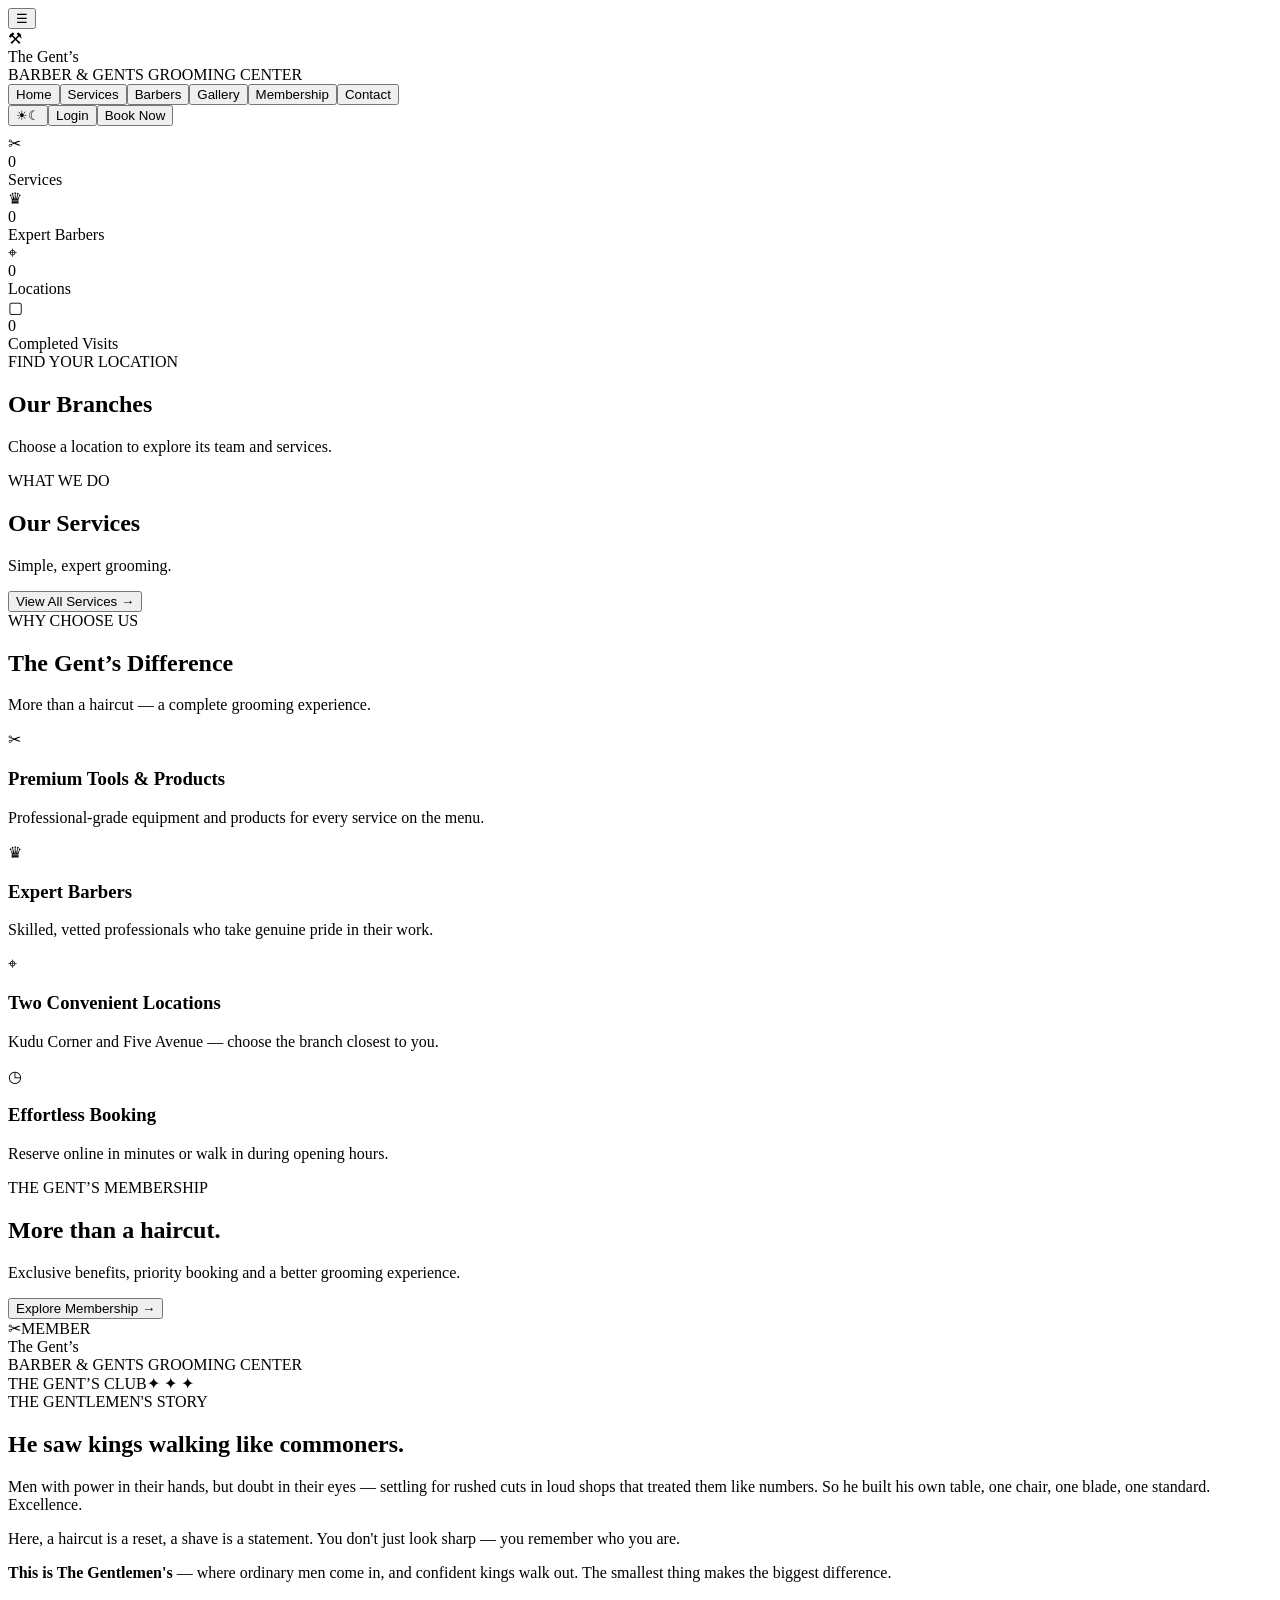
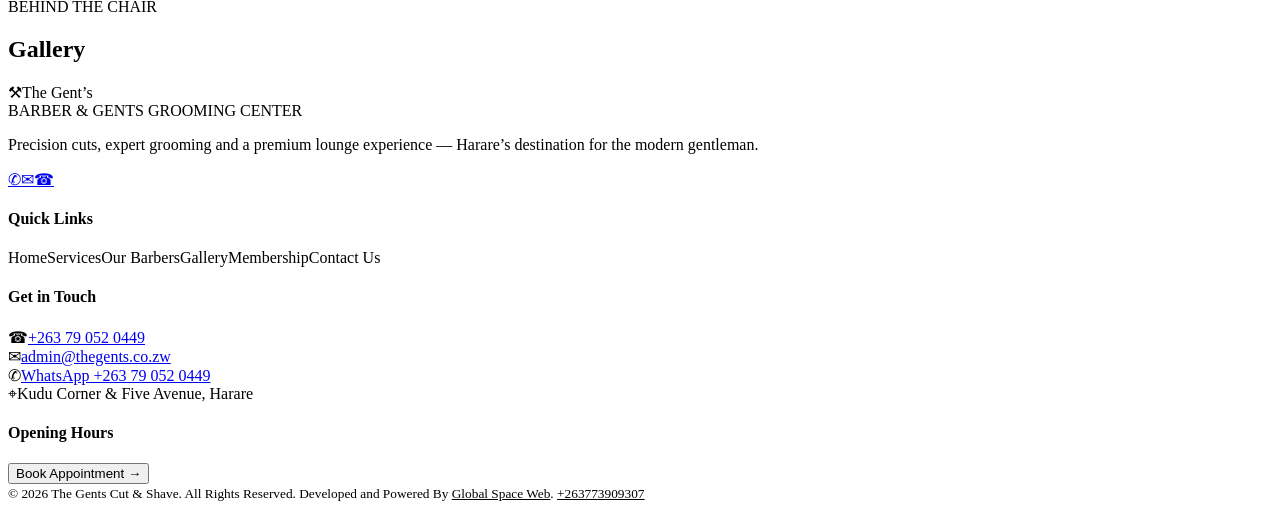
==== index.html @ 9bdb0bae "Update site and API flows" ====
<!DOCTYPE html>
<html lang="en">
<head>
<meta charset="UTF-8"><meta name="viewport" content="width=device-width,initial-scale=1"><meta name="theme-color" content="#ffffff"><title>The Gent’s · Home</title>
<link rel="preconnect" href="https://fonts.googleapis.com"><link rel="preconnect" href="https://fonts.gstatic.com" crossorigin><link href="https://fonts.googleapis.com/css2?family=DM+Sans:wght@400;500;600;700&family=Playfair+Display:wght@400;500;600;700&display=swap" rel="stylesheet">
<link rel="stylesheet" href="assets/css/style.css?v=914f11b3">
</head>
<body data-page="home">
<div id="app"></div><div id="modal-root"></div><div id="toast-root"></div>
<script src="assets/js/app.js?v=914f11b3"></script>
</body>
</html>
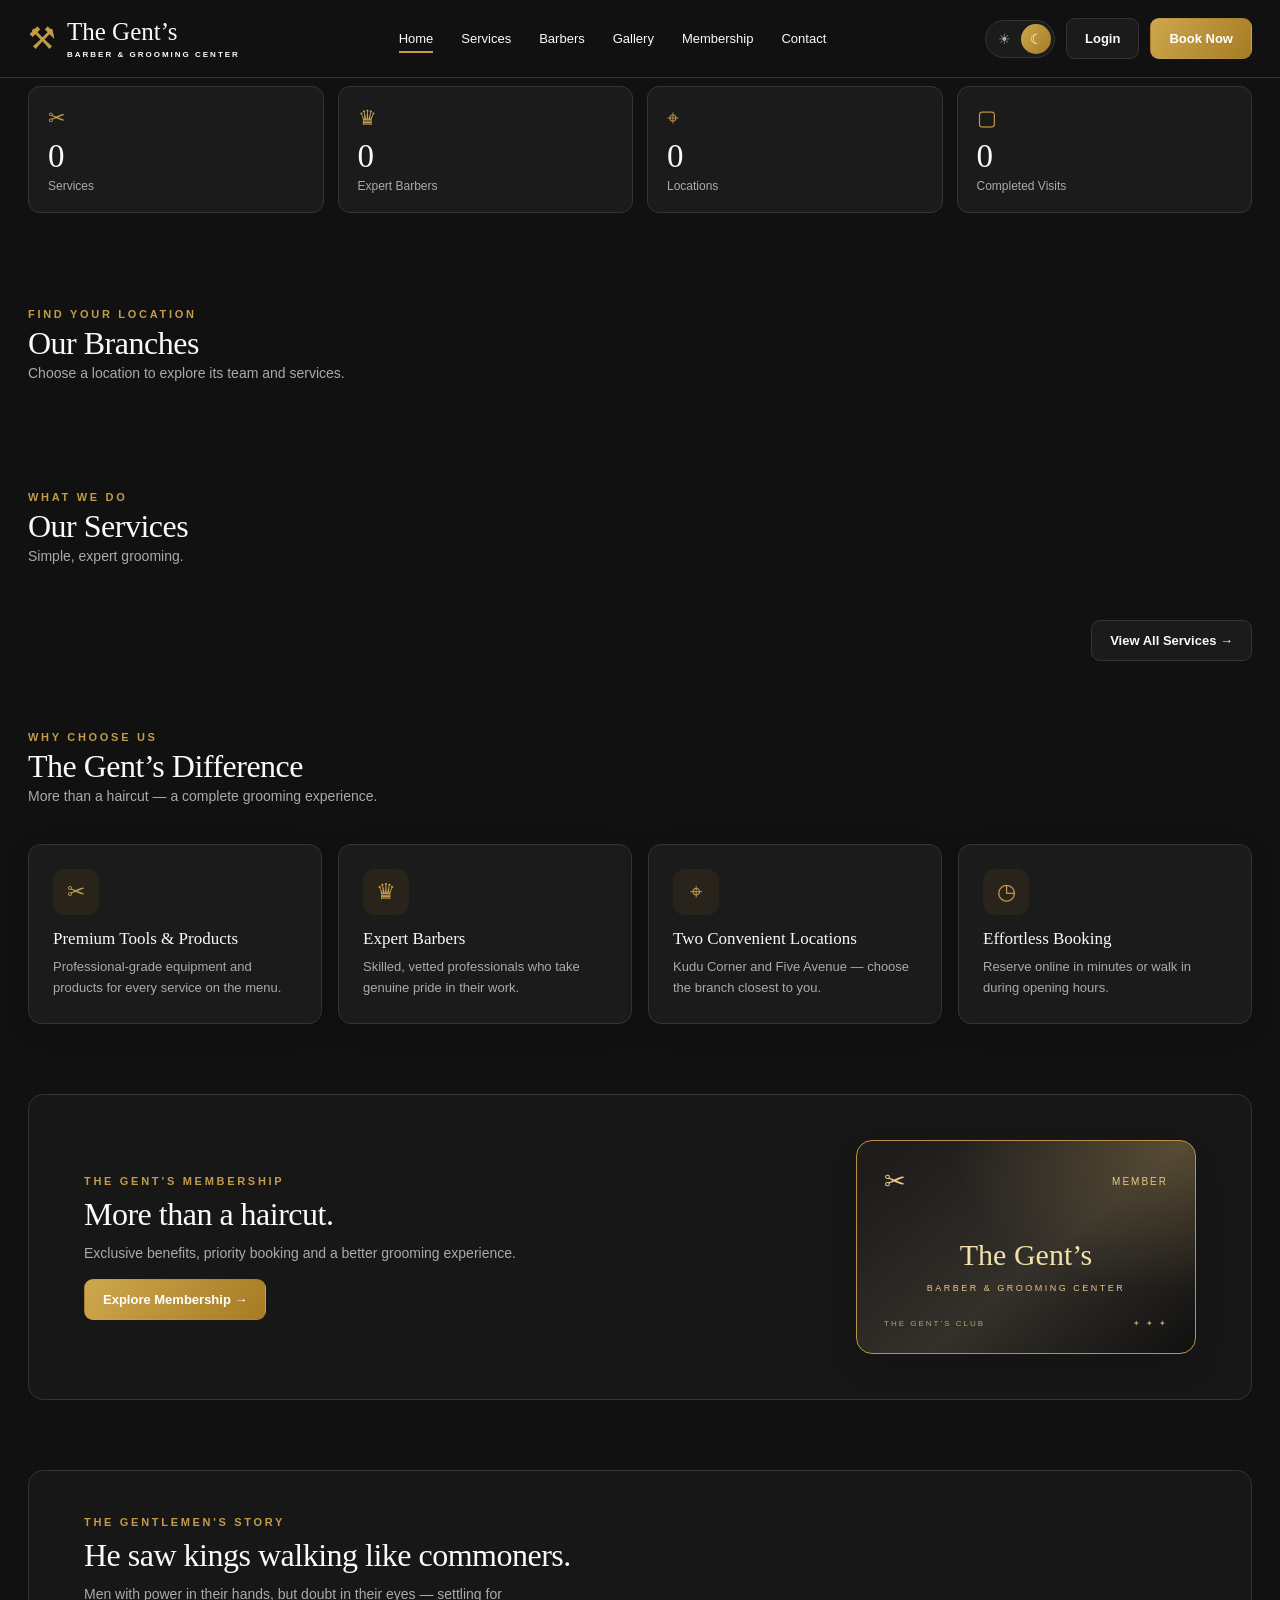
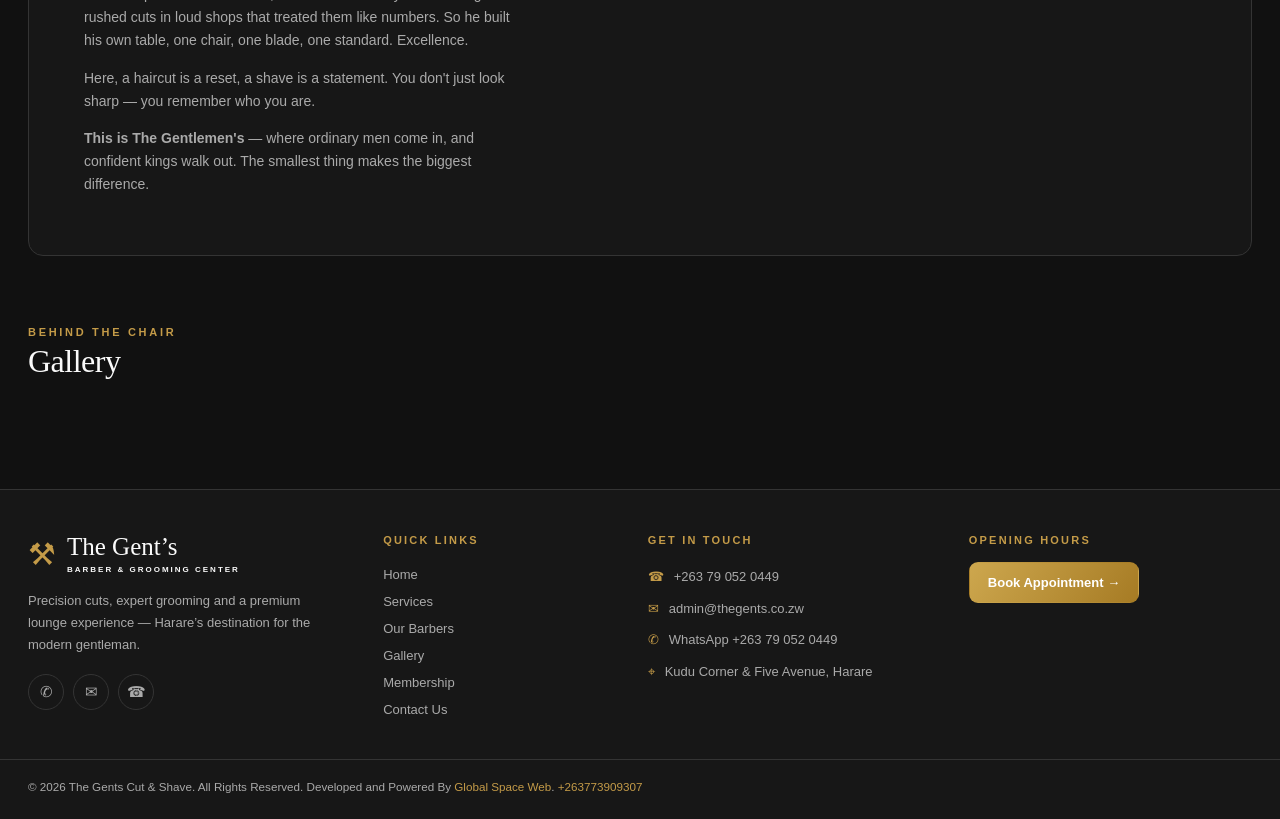
==== commit a302ee3e: "Branding fix, account access orphan adoption, merged Clients tab, branch management fixes, mobile re" ====
--- a/index.html
+++ b/index.html
@@ -3,10 +3,10 @@
 <head>
 <meta charset="UTF-8"><meta name="viewport" content="width=device-width,initial-scale=1"><meta name="theme-color" content="#ffffff"><title>The Gent’s · Home</title>
 <link rel="preconnect" href="https://fonts.googleapis.com"><link rel="preconnect" href="https://fonts.gstatic.com" crossorigin><link href="https://fonts.googleapis.com/css2?family=DM+Sans:wght@400;500;600;700&family=Playfair+Display:wght@400;500;600;700&display=swap" rel="stylesheet">
-<link rel="stylesheet" href="assets/css/style.css?v=914f11b3">
+<link rel="stylesheet" href="assets/css/style.css?v=4942c1e9">
 </head>
 <body data-page="home">
 <div id="app"></div><div id="modal-root"></div><div id="toast-root"></div>
-<script src="assets/js/app.js?v=914f11b3"></script>
+<script src="assets/js/app.js?v=4942c1e9"></script>
 </body>
 </html>
--- a/assets/css/style.css
+++ b/assets/css/style.css
@@ -0,0 +1,232 @@
+:root{--bg:#fff;--surface:#fff;--soft:#faf9f6;--ink:#171717;--muted:#777;--line:#e9e8e4;--gold:#b48a33;--gold-hover:#916d20;--gold-soft:#faf5e9;--shadow:0 6px 25px rgba(0,0,0,.045);--radius:13px}
+:root.dark{--bg:#111;--surface:#1b1b1b;--soft:#171717;--ink:#fafafa;--muted:#aaa;--line:#343434;--gold:#c49b48;--gold-hover:#d5b263;--gold-soft:#29241b;--shadow:0 6px 25px rgba(0,0,0,.16)}
+*{box-sizing:border-box}html{scroll-behavior:smooth}body{margin:0;background:var(--bg);color:var(--ink);font-family:'DM Sans',sans-serif;font-size:14px}h1,h2,h3,h4,p{margin-top:0}h1,h2,h3,.brand-title{font-family:'Playfair Display',Georgia,serif;font-weight:500}h1{font-size:clamp(36px,4.1vw,62px);line-height:1.12;letter-spacing:-1.7px}h2{font-size:clamp(26px,2.5vw,37px);letter-spacing:-.5px}h3{font-size:22px}p{line-height:1.65}button,input,select,textarea{font:inherit}button{cursor:pointer}a{text-decoration:none;color:inherit}img{display:block;max-width:100%}.hidden{display:none!important}.muted{color:var(--muted)}.small{font-size:12px}.eyebrow{font-size:11px;letter-spacing:2.7px;text-transform:uppercase;font-weight:700;color:var(--gold)}.shell{max-width:1500px;margin:auto;padding:0 28px}.nav{height:78px;border-bottom:1px solid var(--line);background:var(--bg);position:sticky;top:0;z-index:50}.nav .shell{height:100%;display:flex;align-items:center;justify-content:space-between;gap:26px}.brand{display:flex;align-items:center;gap:11px;white-space:nowrap;cursor:pointer}.brand-icon{color:var(--gold);font-size:31px;font-weight:300;line-height:1}.brand-title{font-size:25px;line-height:1}.brand-sub{font-size:8px;letter-spacing:2px;margin-top:6px;font-weight:700}.links{display:flex;align-items:center;gap:28px}.navlink{border:none;background:transparent;color:var(--ink);font-size:13px;padding:10px 0;position:relative}.navlink.active:after{content:'';position:absolute;bottom:3px;left:0;right:0;height:2px;background:var(--gold)}.nav-actions{display:flex;align-items:center;gap:11px}.btn{border:1px solid var(--line);border-radius:9px;background:var(--surface);color:var(--ink);padding:12px 18px;font-size:13px;font-weight:600;transition:.2s;white-space:nowrap}.btn:hover{border-color:var(--gold);transform:translateY(-1px)}.btn-gold{background:linear-gradient(125deg,#cda74e,#a67b24);color:white;border-color:transparent}.btn-gold:hover{background:var(--gold-hover);color:#fff}.btn-quiet{background:transparent}.btn-sm{padding:8px 12px;font-size:12px}.icon-btn{border:1px solid var(--line);background:var(--surface);color:var(--ink);border-radius:9px;width:38px;height:38px}.menu-toggle{display:none}.page{min-height:65vh}.section{padding:52px 0}.section-tight{padding:35px 0}.hero{padding:65px 0 40px;display:grid;grid-template-columns:1fr 1.03fr;align-items:center;gap:54px}.hero h1{margin:17px 0 21px}.hero p{max-width:440px;font-size:16px;color:var(--muted)}.hero-actions{display:flex;gap:12px;margin:27px 0 38px}.hero-photo{width:100%;height:385px;object-fit:cover;border-radius:15px;background:#ddd}.hero-notes{display:flex;gap:26px;color:var(--muted);font-size:12px}.hero-notes span{display:flex;align-items:center;gap:9px}.gold{color:var(--gold)}.heading-row{display:flex;justify-content:space-between;align-items:end;gap:15px;margin-bottom:22px}.heading-row h2{margin:5px 0 0}.grid{display:grid;gap:16px}.grid-3{grid-template-columns:repeat(3,minmax(0,1fr))}.grid-4{grid-template-columns:repeat(4,minmax(0,1fr))}.card{border:1px solid var(--line);border-radius:var(--radius);background:var(--surface);overflow:hidden;box-shadow:var(--shadow)}.card-pad{padding:22px}.tile{padding:18px;display:flex;align-items:center;gap:15px;min-height:94px;text-align:left;width:100%;transition:.2s;color:inherit}.tile:hover,.selectable:hover{border-color:var(--gold)}.tile .arrow{margin-left:auto;color:var(--gold)}.tile .tile-icon{color:var(--gold);font-size:23px}.tile strong{display:block;font-size:15px}.tile small{display:block;color:var(--muted);margin-top:5px}.service-row{display:flex;align-items:center;gap:18px;padding:16px 19px;border-bottom:1px solid var(--line)}.service-row:last-child{border-bottom:none}.service-icon{width:43px;text-align:center;font-size:25px;color:var(--gold)}.service-text{flex:1}.service-text strong{display:block;font-size:15px}.service-text small{display:block;color:var(--muted);margin-top:4px}.service-price{font-weight:700;color:var(--gold);font-size:16px}.barber-photo{display:block;width:100%;aspect-ratio:3/4;object-fit:cover;object-position:50% 15%}.barber-photo-fallback{display:flex;align-items:center;justify-content:center;background:var(--soft)}.barber-photo-fallback img{width:52%;height:auto;object-fit:contain}.barber-info{padding:17px}.barber-info h3{font-size:21px;margin:0 0 5px}.barber-info p{font-size:12px;color:var(--muted);margin:0 0 13px}.gallery-img{height:220px;width:100%;object-fit:cover;cursor:pointer;transition:transform .25s}.gallery-img:hover{transform:scale(1.025)}.banner{display:flex;align-items:center;gap:30px;background:var(--soft);border-radius:15px;padding:30px 35px;border:1px solid var(--line)}.banner .banner-text{flex:1}.banner img{width:260px;height:160px;object-fit:cover;border-radius:12px}.banner h2{margin:9px 0}.banner p{color:var(--muted);max-width:460px}.footer{border-top:1px solid var(--line);margin-top:52px;padding:28px 0}.footer-inner{display:flex;align-items:center;justify-content:space-between;gap:20px;flex-wrap:wrap}.footer-links{display:flex;gap:20px;color:var(--muted);font-size:12px}.footer small{color:var(--muted)}.page-head{padding:62px 0 30px}.page-head h1{margin:12px 0;font-size:clamp(36px,4vw,52px)}.page-head p{color:var(--muted);max-width:600px}.segmented{display:flex;align-items:center;gap:8px;flex-wrap:wrap}.pill{border:1px solid var(--line);background:var(--surface);color:var(--ink);border-radius:100px;padding:9px 18px;font-size:12px}.pill.active{background:var(--gold-soft);border-color:var(--gold);color:var(--gold)}.form-label{display:block;font-size:12px;font-weight:700;margin-bottom:8px}.field{display:block;width:100%;padding:13px 14px;border:1px solid var(--line);border-radius:9px;background:var(--surface);color:var(--ink);outline:none}.field:focus{border-color:var(--gold);box-shadow:0 0 0 3px var(--gold-soft)}textarea.field{min-height:125px;resize:vertical}.form-grid{display:grid;grid-template-columns:1fr 1fr;gap:18px}.form-group{margin-bottom:17px}.page-panel{padding:25px;border:1px solid var(--line);border-radius:13px;background:var(--surface)}.info-list{display:flex;flex-direction:column;gap:17px}.info-item{display:flex;gap:13px;align-items:flex-start}.info-item b{display:block;margin-bottom:3px}.muted-gold{color:var(--gold);font-weight:700}.steps{display:flex;justify-content:space-between;max-width:800px;margin:0 auto 40px;gap:8px}.step{display:flex;flex-direction:column;align-items:center;gap:10px;color:var(--muted);font-size:12px;flex:1;position:relative;text-align:center}.step:not(:last-child):after{content:'';position:absolute;top:17px;left:65%;width:75%;height:1px;background:var(--line)}.step.done:not(:last-child):after{background:var(--gold)}.step-num{position:relative;z-index:1;border:1px solid var(--line);color:var(--muted);background:var(--bg);width:35px;height:35px;border-radius:50%;display:grid;place-items:center}.step.active .step-num,.step.done .step-num{background:var(--gold);color:white;border-color:var(--gold)}.step.active{color:var(--ink);font-weight:700}.booking-wrap{max-width:930px;margin:0 auto}.booking-wrap h2{font-size:32px}.selectable{background:var(--surface);border:1px solid var(--line);border-radius:12px;text-align:left;padding:0;color:var(--ink);overflow:hidden;transition:.2s}.selectable.selected{border:2px solid var(--gold);background:var(--gold-soft)}.selectable img{width:100%;height:140px;object-fit:cover}.selectable .body{padding:15px}.selectable .body strong{display:block;margin-bottom:5px}.selectable .body small{color:var(--muted)}.booking-actions{display:flex;justify-content:space-between;gap:12px;margin-top:26px}.booking-actions .btn:last-child{margin-left:auto}.date-grid{display:grid;grid-template-columns:repeat(7,1fr);gap:8px;max-width:520px}.date-choice{padding:13px 3px;border:1px solid var(--line);border-radius:9px;background:var(--surface);color:var(--ink);text-align:center}.date-choice small{display:block;color:var(--muted);font-size:10px}.date-choice.selected,.time-choice.selected{background:var(--gold);color:#fff;border-color:var(--gold)}.date-choice.selected small{color:#fff}.times{display:flex;flex-wrap:wrap;gap:9px;margin-top:19px}.time-choice{padding:10px 15px;border:1px solid var(--line);border-radius:9px;background:var(--surface);color:var(--ink)}.time-choice:disabled{opacity:.32;cursor:not-allowed;text-decoration:line-through}.summary-row{display:flex;gap:15px;align-items:center;justify-content:space-between;padding:17px 0;border-bottom:1px solid var(--line)}.summary-row span{color:var(--muted)}.notice{padding:17px 19px;border:1px solid #e6d4a5;background:var(--gold-soft);color:var(--ink);border-radius:10px;line-height:1.6}.status{display:inline-block;padding:5px 10px;border-radius:100px;background:var(--gold-soft);color:var(--gold);font-size:11px;font-weight:700}.status.confirmed,.status.completed{background:#e8f6ea;color:#28763a}.status.cancelled,.status.declined{background:#ffe9e9;color:#ab3434}.status.pending,.status.reschedule{background:#fff4df;color:#9b6b13}.dashboard{display:grid;grid-template-columns:222px 1fr;min-height:calc(100vh - 78px)}.side{background:#151515;color:#f9f9f9;padding:28px 15px}.side .brand{padding:7px 11px 28px}.side .brand-title{font-size:21px}.side .brand-sub{font-size:7px}.side-nav{display:flex;flex-direction:column;gap:5px}.side-nav button{border:0;background:transparent;text-align:left;color:#ddd;border-radius:9px;padding:12px 13px;width:100%;font-size:13px}.side-nav button.active{background:linear-gradient(125deg,#cda74e,#a67b24);color:#fff}.side-nav button:hover:not(.active){background:#272727}.dash-main{background:var(--bg);padding:36px 38px;min-width:0}.dash-top{display:flex;align-items:start;justify-content:space-between;gap:18px;margin-bottom:29px}.dash-top h1{font-size:36px;margin:0 0 9px}.stat-grid{display:grid;grid-template-columns:repeat(4,1fr);gap:14px;margin-bottom:25px}.stat{border:1px solid var(--line);border-radius:12px;background:var(--surface);padding:19px}.stat .stat-icon{color:var(--gold);font-size:21px}.stat .number{font-family:'Playfair Display',serif;font-size:33px;margin:8px 0 4px}.stat .small{color:var(--muted)}.panel{border:1px solid var(--line);border-radius:12px;background:var(--surface);padding:22px;margin-bottom:19px}.panel-head{display:flex;justify-content:space-between;align-items:center;margin-bottom:19px;gap:12px}.panel-head h3{font-family:'Playfair Display',serif;margin:0;font-size:22px}.table-wrap{overflow:auto}table{width:100%;border-collapse:collapse;text-align:left;white-space:nowrap}th{font-size:11px;letter-spacing:.4px;color:var(--muted);font-weight:600}th,td{border-bottom:1px solid var(--line);padding:14px 11px}tbody tr:last-child td{border-bottom:0}td{font-size:12px}.row-actions{display:flex;gap:6px}.empty{padding:33px;text-align:center;color:var(--muted)}.dash-grid{display:grid;grid-template-columns:1fr 1fr;gap:18px}.progress-row{display:grid;grid-template-columns:110px 1fr 40px;align-items:center;gap:12px;margin:14px 0;font-size:12px}.track{height:8px;background:var(--line);border-radius:100px;overflow:hidden}.fill{height:100%;background:var(--gold);border-radius:100px}.calendar-list{display:flex;flex-direction:column;gap:9px}.appointment{display:flex;justify-content:space-between;align-items:center;gap:12px;padding:15px;border:1px solid var(--line);border-radius:10px}.appointment strong{display:block;margin-bottom:5px}.appointment small{color:var(--muted)}.contact-grid{display:grid;grid-template-columns:1.3fr .7fr;gap:22px}.toast{position:fixed;bottom:24px;right:24px;z-index:100;background:#171717;color:white;padding:15px 20px;border-radius:11px;box-shadow:0 14px 35px #0003;max-width:340px;animation:pop .2s ease}.toast b{color:#eac377}.overlay{position:fixed;inset:0;z-index:90;background:#0009;display:grid;place-items:center;padding:20px}.modal{width:min(520px,100%);max-height:90vh;overflow-y:auto;background:var(--surface);padding:26px;border-radius:15px;box-shadow:0 20px 90px #0003}.modal-top{display:flex;align-items:center;justify-content:space-between;margin-bottom:16px}.modal-top h3{margin:0}.data-line{display:flex;justify-content:space-between;padding:11px 0;border-bottom:1px solid var(--line)}.mock-badge{position:fixed;bottom:16px;left:16px;background:var(--gold-soft);border:1px solid var(--gold);color:var(--gold);padding:8px 11px;border-radius:100px;font-size:11px;z-index:40;font-weight:700}.review-grid{display:grid;grid-template-columns:1.3fr .8fr;gap:24px}.dash-mobile{display:none}.lightbox img{max-height:85vh;max-width:min(90vw,1000px);border-radius:10px}.branch-photo{height:160px;width:100%;object-fit:cover}.section-soft{background:var(--soft)}.auth-actions{display:flex;gap:9px;flex-wrap:wrap}
+@keyframes pop{from{transform:translateY(10px);opacity:0}to{transform:none;opacity:1}}
+@media(max-width:1050px){.links{gap:15px}.shell{padding:0 19px}.hero{gap:30px}.dashboard{grid-template-columns:195px 1fr}.dash-main{padding:28px 22px}.stat-grid{grid-template-columns:repeat(2,1fr)}}
+@media(max-width:800px){.nav{height:70px}.links{display:none;position:absolute;top:70px;left:0;right:0;background:var(--surface);border-bottom:1px solid var(--line);padding:18px;flex-direction:column;align-items:stretch;gap:6px}.links.open{display:flex}.navlink{text-align:left}.menu-toggle{display:block}.nav-actions .btn{padding:10px 12px}.hero{grid-template-columns:1fr;padding:35px 0 20px;gap:25px}.hero-photo{height:300px}.hero-actions{margin-bottom:22px}.grid-3{grid-template-columns:repeat(2,1fr)}.grid-4{grid-template-columns:repeat(2,1fr)}.section{padding:36px 0}.banner{flex-direction:column;align-items:start}.banner img{width:100%}.dashboard{display:block}.side{display:none}.dash-mobile{display:flex;gap:8px;overflow-x:auto;padding:12px 18px;background:#171717}.dash-mobile button{background:#292929;color:white;border:0;padding:10px 13px;border-radius:8px;white-space:nowrap}.dash-mobile button.active{background:var(--gold)}.dash-main{padding:24px 18px}.contact-grid,.review-grid{grid-template-columns:1fr}.dash-grid{grid-template-columns:1fr}.mock-badge{font-size:10px;bottom:8px;left:8px}}
+@media(max-width:550px){.brand-title{font-size:21px}.brand-icon{font-size:26px}.brand-sub{font-size:6px}.nav-actions{gap:5px}.nav-actions .btn{font-size:11px;padding:9px}.icon-btn{width:33px;height:33px}.hero h1{font-size:40px}.hero-photo{height:250px}.hero-notes{gap:12px;flex-wrap:wrap}.grid-3,.grid-4,.form-grid{grid-template-columns:1fr}.grid-3.booking-cards{grid-template-columns:1fr}.booking-cards .selectable{display:flex;align-items:center}.booking-cards .selectable img{width:95px;height:88px}.date-grid{gap:3px}.date-choice{padding:10px 0}.step{font-size:9px}.steps{gap:0}.step-num{width:29px;height:29px}.step:not(:last-child):after{top:14px}.page-head{padding:36px 0 15px}.page-head h1{font-size:37px}.stat-grid{grid-template-columns:repeat(2,1fr)}.stat{padding:13px}.dash-top{flex-direction:column}.dash-main h1{font-size:30px}.heading-row{align-items:start;flex-direction:column}.footer-inner{align-items:start;flex-direction:column}.footer-links{flex-wrap:wrap}.appointment{align-items:start;flex-direction:column}.shell{padding:0 16px}}
+
+/* Refined v5 layout — airy white-and-gold, responsive four-column grid */
+.slider-hero{position:relative;min-height:560px;margin:0 0 28px;border-radius:0;overflow:hidden;background:#242322;color:#fff;isolation:isolate;display:flex;align-items:center;justify-content:center}
+.slider-visual,.hero-slide,.hero-glass{position:absolute;inset:0}.hero-slide{background-size:cover;background-position:center 44%;opacity:0;transform:scale(1.04);transition:opacity .8s ease,transform 6s ease}.hero-slide.active{opacity:1;transform:scale(1)}
+.hero-glass{background:linear-gradient(90deg,rgba(12,12,12,.79) 0%,rgba(23,22,21,.52) 55%,rgba(16,16,16,.28) 100%);backdrop-filter:blur(2.5px);-webkit-backdrop-filter:blur(2.5px)}
+.slider-content{position:relative;z-index:2;padding:73px 68px 95px;max-width:750px;width:100%;text-align:center}.slider-content h1{font-size:clamp(38px,5vw,61px);color:#fff;line-height:1.13;margin:14px 0 16px}.slider-content p{font-size:16px;max-width:480px;color:#f5f3ee;line-height:1.6;margin-left:auto;margin-right:auto}.slider-content .eyebrow{color:#ead49b}.slider-content .hero-actions{margin:26px 0 0;justify-content:center}.btn-hero-outline{color:white;border-color:rgba(255,255,255,.7);background:rgba(255,255,255,.06);backdrop-filter:blur(7px)}.btn-hero-outline:hover{background:rgba(255,255,255,.2);border-color:white;color:white}
+.slider-bottom{position:absolute;z-index:3;bottom:23px;left:68px;right:26px;display:flex;align-items:center;justify-content:space-between}.slider-dots{display:flex;align-items:center;gap:9px}.slider-dot{width:9px;height:9px;border-radius:100%;background:rgba(255,255,255,.45);border:0;padding:0}.slider-dot.active{background:#cfaa5d;width:24px;border-radius:10px}.slider-arrows{display:flex;gap:7px}.slider-arrow{width:33px;height:33px;color:white;border:1px solid rgba(255,255,255,.45);background:rgba(0,0,0,.14);border-radius:100%}.slider-arrow:hover{background:rgba(255,255,255,.18)}
+.branch-grid{grid-template-columns:repeat(4,minmax(0,1fr))}.branch-grid .tile{min-height:110px}.branch-grid .tile strong{font-size:16px}.branch-grid .tile-icon{font-size:24px}
+.service-card{min-height:235px;padding:23px;display:flex;flex-direction:column;box-shadow:0 3px 14px rgba(0,0,0,.035);transition:border-color .18s,transform .18s}.service-card:hover{border-color:var(--gold);transform:translateY(-2px)}.service-card-icon{font-size:30px;color:var(--gold);height:44px;line-height:1}.service-card h3{font-size:19px;margin:9px 0}.service-card p{font-size:12.5px;color:var(--muted);line-height:1.55;margin:0 0 23px}.service-card-bottom{margin-top:auto;border-top:1px solid var(--line);padding-top:15px;display:flex;align-items:center;justify-content:space-between;gap:8px;font-size:12px}.service-card-bottom b{color:var(--gold)}.service-book{border:0;background:none;color:var(--gold);font-size:12px;font-weight:700;padding:6px 0}.service-book:hover{text-decoration:underline}.section-foot{text-align:right;margin-top:16px}
+.member-section{display:flex;align-items:center;justify-content:space-between;gap:50px;border:1px solid var(--line);border-radius:15px;background:var(--soft);padding:45px 55px}.member-section-copy{flex:1;min-width:0}.member-section-copy h2{margin:9px 0}.member-section-copy p{color:var(--muted);max-width:440px}.story-img{width:340px;max-width:100%;flex:none;border-radius:16px;object-fit:cover;aspect-ratio:1.35/1;box-shadow:0 15px 30px rgba(0,0,0,.16)}.soc-row{display:flex;gap:10px}.soc-icon{display:inline-flex;align-items:center;justify-content:center;width:38px;height:38px;border-radius:50%;border:1px solid var(--line);color:var(--gold);font-size:16px;text-decoration:none}.soc-icon:hover{border-color:var(--gold)}.brand-logo{height:44px;width:auto;max-width:150px;object-fit:contain}.membership-card{position:relative;aspect-ratio:1.586/1;width:340px;max-width:100%;flex:none;border-radius:16px;background:linear-gradient(140deg,#1e1d1c 10%,#34302a 55%,#101010);border:1px solid #bc9146;box-shadow:0 15px 30px rgba(0,0,0,.16);padding:25px 27px;color:#e6c782;display:flex;flex-direction:column;justify-content:space-between;overflow:hidden}.member-card-glow{position:absolute;inset:0;background:radial-gradient(ellipse at 96% 2%,rgba(215,173,87,.22),transparent 50%);pointer-events:none}.member-card-top,.member-card-bottom{display:flex;align-items:center;justify-content:space-between;font-size:10px;letter-spacing:2px;z-index:1}.member-card-mark{font-size:26px}.member-card-brand{font-family:'Playfair Display',Georgia,serif;font-size:30px;text-align:center;color:#f3dfaa;margin-top:15px;z-index:1}.member-card-caption{text-align:center;font-size:9px;letter-spacing:2.5px;z-index:1;margin-top:-15px}.member-card-bottom{font-size:8px;opacity:.75}.member-page-section{margin-bottom:50px}.member-benefits{display:grid;gap:10px;margin:20px 0 27px;color:var(--ink);font-size:13px}
+@media(max-width:1000px){.service-grid,.branch-grid{grid-template-columns:repeat(2,minmax(0,1fr))}.slider-content{padding:65px 38px 85px}.slider-bottom{left:38px}.member-section{padding:35px;gap:25px}.membership-card{width:300px}}
+@media(max-width:650px){.slider-hero{min-height:540px;margin:0 0 20px}.slider-content{padding:76px 23px 90px}.slider-content h1{font-size:40px}.slider-content p{font-size:14px}.slider-bottom{left:23px;right:21px}.hero-actions{flex-wrap:wrap}.service-grid,.branch-grid{grid-template-columns:1fr}.service-card{min-height:185px}.member-section{flex-direction:column;align-items:stretch;padding:24px;gap:24px}.membership-card{width:min(340px,100%);align-self:center}.booking-cards{grid-template-columns:repeat(2,minmax(0,1fr))}}
+.footer{padding:44px 0 26px;background:var(--soft)}.footer-grid{display:grid;grid-template-columns:1.4fr 1fr 1.25fr 1.25fr;gap:38px}.footer-col h4{font-size:11px;letter-spacing:2.2px;text-transform:uppercase;color:var(--gold);margin:0 0 15px;font-family:'DM Sans',sans-serif;font-weight:700}.footer-about{color:var(--muted);font-size:13px;line-height:1.7;margin:16px 0 0;max-width:290px}.footer-social{display:flex;gap:9px;margin-top:18px}.footer-icon{width:36px;height:36px;border:1px solid var(--line);border-radius:50%;display:flex;align-items:center;justify-content:center;color:var(--muted);font-size:15px;transition:.2s}.footer-icon:hover{border-color:var(--gold);color:var(--gold);transform:translateY(-2px)}.flink{display:block;color:var(--muted);font-size:13px;padding:6px 0;transition:.15s}.flink:hover{color:var(--gold);padding-left:5px}.fcontact div{display:flex;gap:10px;color:var(--muted);font-size:13px;padding:6px 0;align-items:flex-start;line-height:1.5}.fcontact .fi{color:var(--gold);flex-shrink:0}.fcontact a{color:var(--muted)}.fcontact a:hover{color:var(--gold)}.fhours .fh{display:flex;justify-content:space-between;align-items:baseline;gap:12px;padding:7px 0;border-bottom:1px dashed var(--line);font-size:13px}.fhours .fh:last-of-type{border-bottom:none}.fhours .fh b{color:var(--ink);font-weight:600;white-space:nowrap}.fhours .fh span{color:var(--muted);font-size:12px;text-align:right}.footer-cta{margin-top:16px}.footer-bottom{margin-top:36px;padding-top:20px;border-top:1px solid var(--line);display:flex;justify-content:space-between;align-items:center;gap:14px;flex-wrap:wrap}.footer-bottom small{color:var(--muted)}.footer-tag{color:var(--muted);font-size:12px;letter-spacing:.4px}@media(max-width:900px){.footer-grid{grid-template-columns:repeat(2,1fr);gap:28px}}@media(max-width:550px){.footer-grid{grid-template-columns:1fr;gap:26px}}
+.why-card{padding:24px}.why-icon{width:46px;height:46px;border-radius:12px;background:var(--gold-soft);color:var(--gold);display:flex;align-items:center;justify-content:center;font-size:22px;margin-bottom:14px}.why-card h3{font-size:17px;margin:0 0 8px}.why-card p{font-size:13px;color:var(--muted);margin:0;line-height:1.6}.testi-card{padding:24px;display:flex;flex-direction:column}.testi-stars{color:var(--gold);letter-spacing:3px;font-size:14px;margin-bottom:12px}.testi-quote{font-size:14px;line-height:1.7;margin:0 0 16px;flex:1}.testi-author strong{display:block;font-size:14px}.testi-author span{font-size:12px}.stats-strip .stat-grid{margin-bottom:0}.theme-toggle{display:flex;align-items:center;gap:2px;border:1px solid var(--line);border-radius:100px;background:var(--surface);padding:3px;height:38px;flex-shrink:0}.tt-opt{width:30px;height:30px;border-radius:100%;display:flex;align-items:center;justify-content:center;font-size:14px;color:var(--muted);transition:.2s}.tt-opt.active{background:linear-gradient(125deg,#cda74e,#a67b24);color:#fff}
+
+/* ===== Admin portal ===== */
+.adm-filters{display:flex;gap:12px;flex-wrap:wrap;align-items:center;margin-bottom:18px}
+.cal-head{display:flex;align-items:center;justify-content:space-between;gap:12px;margin-bottom:14px;flex-wrap:wrap}
+.cal-head h3{font-size:20px;margin:0}
+.cal-dows{display:grid;grid-template-columns:repeat(7,1fr);gap:6px;margin-bottom:6px}
+.cal-dow{font-size:10px;letter-spacing:1.5px;text-transform:uppercase;color:var(--muted);text-align:center;padding:4px 0}
+.cal-grid{display:grid;grid-template-columns:repeat(7,1fr);gap:6px}
+.cal-day{min-height:88px;border:1px solid var(--line);border-radius:10px;padding:7px 8px;font-size:12px;background:var(--surface);cursor:pointer;position:relative;transition:border-color .15s}
+.cal-day:hover{border-color:var(--gold)}
+.cal-day.muted{opacity:.35;cursor:default}
+.cal-day.muted:hover{border-color:var(--line)}
+.cal-day.today{border-color:var(--gold);box-shadow:inset 0 0 0 1px var(--gold)}
+.cal-day .n{font-weight:700}
+.cal-count{position:absolute;top:6px;right:8px;font-size:10px;font-weight:700;color:var(--gold)}
+.cal-chips{display:flex;flex-wrap:wrap;gap:3px;margin-top:6px}
+.cal-chip{font-size:9px;background:var(--gold-soft);color:var(--gold);border-radius:20px;padding:2px 7px;white-space:nowrap;max-width:100%;overflow:hidden;text-overflow:ellipsis}
+.chart{display:flex;align-items:flex-end;gap:6px;height:170px;padding-top:8px;overflow-x:auto;scrollbar-width:none}
+.chart::-webkit-scrollbar{display:none}
+.chart .bar{flex:1;min-width:12px;display:flex;flex-direction:column;align-items:center;justify-content:flex-end;height:100%}
+.chart .bar i{width:100%;max-width:38px;background:linear-gradient(180deg,var(--gold),#8a6a25);border-radius:6px 6px 0 0;display:block}
+.chart .bar span{font-size:9px;color:var(--muted);margin-top:5px;white-space:nowrap;overflow:hidden;text-overflow:ellipsis;max-width:100%}
+.kv{display:grid;grid-template-columns:110px 1fr;gap:9px 14px;font-size:13px}
+.kv span{color:var(--muted)}
+.side-nav button[data-action="adm-logout"]{color:#e08a8a}
+@media(max-width:800px){.cal-day{min-height:56px;padding:5px}.cal-chip{display:none}.cal-count{top:4px;right:6px}.chart .bar span{display:none}.kv{grid-template-columns:90px 1fr}}
+
+/* ===== ERP / staff / IO ===== */
+.side-nav{overflow-y:auto;scrollbar-width:thin}
+.side-nav button{font-size:14px;padding:12px 18px;letter-spacing:.2px}
+.dash-mobile button{font-size:13px}
+.io-bar{display:inline-flex;gap:6px;flex-wrap:wrap;align-items:center}
+.payslip{border:1px solid var(--line);border-radius:14px;padding:22px;background:var(--surface)}
+.payslip-head{display:flex;justify-content:space-between;align-items:flex-start;gap:12px}
+
+
+/* Cap dashboard content width on wide screens */
+.dash-main{max-width:1500px;margin-left:auto;margin-right:auto}
+
+/* ===== Content & Media (hero + gallery) ===== */
+.ct-hero-list{display:flex;flex-direction:column;gap:12px}
+.ct-hero-item{display:flex;align-items:center;gap:14px;border:1px solid var(--line);border-radius:12px;padding:12px;background:var(--surface)}
+.ct-hero-img{width:120px;height:72px;border-radius:8px;background-size:cover;background-position:center;flex-shrink:0;background-color:var(--soft)}
+.ct-hero-info{flex:1;min-width:0;display:flex;flex-direction:column;gap:2px}
+.ct-hero-info strong{font-size:14px}
+.ct-hero-info small{overflow:hidden;text-overflow:ellipsis;white-space:nowrap}
+.ct-hero-item .row-actions{flex-shrink:0}
+.ct-gal-grid{display:grid;grid-template-columns:repeat(auto-fill,minmax(190px,1fr));gap:14px}
+.ct-gal-item{border:1px solid var(--line);border-radius:12px;overflow:hidden;background:var(--surface);display:flex;flex-direction:column}
+.ct-gal-item img{width:100%;height:130px;object-fit:cover;display:block;background:var(--soft)}
+.ct-gal-info{padding:10px 12px;display:flex;flex-direction:column;gap:2px;min-height:52px}
+.ct-gal-info strong{font-size:13px}
+.ct-gal-item .row-actions{padding:0 12px 12px}
+.ct-preview{margin-top:8px}
+.ct-preview img{max-width:100%;max-height:130px;border-radius:8px;border:1px solid var(--line);display:block}
+.ct-upload-row{display:flex;align-items:center;gap:8px;margin-top:8px;flex-wrap:wrap}
+.ct-upload-row input[type=file]{font-size:11px;color:var(--muted);max-width:190px}
+.service-img{width:calc(100% + 46px);height:140px;object-fit:cover;margin:-23px -23px 12px}
+.service-thumb{width:38px;height:38px;border-radius:8px;object-fit:cover;flex-shrink:0}
+@media(max-width:650px){.ct-hero-item{flex-wrap:wrap}.ct-hero-img{width:100%;height:120px}}
+
+/* ===== Membership card (3D flip) ===== */
+.mcard-scene{perspective:1500px;max-width:430px;margin:0 auto}
+.mcard{position:relative;width:100%;aspect-ratio:1.586;transform-style:preserve-3d;transition:transform .7s cubic-bezier(.35,.1,.25,1);cursor:pointer}
+.mcard.flipped{transform:rotateY(180deg)}
+.mcard-face{position:absolute;inset:0;backface-visibility:hidden;-webkit-backface-visibility:hidden;border-radius:18px;padding:24px;display:flex;flex-direction:column;color:#fff;overflow:hidden;background:linear-gradient(135deg,var(--tc,#d4af37) 0%,#17171d 78%);box-shadow:0 18px 40px -18px rgba(0,0,0,.55)}
+.mcard-face::before{content:'';position:absolute;inset:0;background:radial-gradient(120% 90% at 85% -10%,rgba(255,255,255,.22),transparent 55%),repeating-linear-gradient(115deg,transparent 0 26px,rgba(255,255,255,.03) 26px 27px)}
+.mcard-front{justify-content:space-between}
+.mcard-back{transform:rotateY(180deg);background:linear-gradient(135deg,#1d1d24 0%,var(--tc,#d4af37) 130%)}
+.mcard-top,.mcard-back-top{display:flex;justify-content:space-between;align-items:center;position:relative;z-index:1}
+.mcard-brand{font-family:'Playfair Display',serif;font-size:19px;font-weight:600;letter-spacing:.4px}
+.mcard-tier{font-size:10px;font-weight:700;letter-spacing:1.6px;text-transform:uppercase;background:rgba(255,255,255,.16);border:1px solid rgba(255,255,255,.3);border-radius:100px;padding:4px 11px}
+.mcard-mid{position:relative;z-index:1;text-align:center;margin-top:-6px}
+.mcard-chip{width:44px;height:32px;border-radius:6px;background:linear-gradient(135deg,#f4d47c,#b98c2e);margin:0 auto 14px;display:flex;align-items:center;justify-content:center;color:#4a3508;font-size:15px;box-shadow:inset 0 0 0 1px rgba(0,0,0,.25)}
+.mcard-name{font-family:'Playfair Display',serif;font-size:26px;font-weight:600;line-height:1.1}
+.mcard-pseudo{font-size:13px;opacity:.75;margin-top:3px;font-style:italic}
+.mcard-bottom{display:flex;justify-content:space-between;align-items:flex-end;position:relative;z-index:1}
+.mcard-no{font-size:13px;letter-spacing:1.4px;font-weight:600;font-variant-numeric:tabular-nums}
+.mcard-tag{font-size:10px;letter-spacing:2.4px;opacity:.7}
+.mcard-details{display:grid;grid-template-columns:1fr 1fr;gap:10px 16px;position:relative;z-index:1;margin-top:14px}
+.mcard-details div{display:flex;flex-direction:column;gap:2px}
+.mcard-details span{font-size:9.5px;letter-spacing:1.2px;text-transform:uppercase;opacity:.6}
+.mcard-details b{font-size:13.5px;font-weight:600}
+.mcard-perks{position:relative;z-index:1;font-size:11.5px;opacity:.85;margin-top:auto;padding-top:12px;border-top:1px solid rgba(255,255,255,.18);font-style:italic}
+.mcard-barcode{position:relative;z-index:1;height:26px;margin-top:10px;border-radius:3px;background:repeating-linear-gradient(90deg,#fff 0 2px,transparent 2px 5px,#fff 5px 6px,transparent 6px 11px)}
+
+/* ===== Admin membership bits ===== */
+.mem-tier{display:inline-block;font-size:11px;font-weight:700;letter-spacing:.8px;text-transform:uppercase;color:var(--tc,#9aa3ad);border:1px solid var(--tc,#9aa3ad);border-radius:100px;padding:3px 10px}
+.mem-swatch{display:inline-block;width:16px;height:16px;border-radius:5px;vertical-align:-3px}
+.mem-no{font-family:monospace;font-size:12px;color:var(--gold)}
+
+
+.perm-grid{display:grid;grid-template-columns:repeat(auto-fill,minmax(230px,1fr));gap:4px 14px;margin-top:6px}
+
+.slider-content h1{white-space:nowrap;font-size:clamp(15px,4.6vw,44px)}
+
+/* ===== Mobile excellence ===== */
+@media(max-width:800px){
+  html,body{overflow-x:hidden;overflow-x:clip}
+  a,button{-webkit-tap-highlight-color:transparent;touch-action:manipulation}
+  img{max-width:100%}
+  .shell{padding:0 18px}
+  .dash-main{padding:22px 16px}
+  .dash-grid{grid-template-columns:1fr}
+  .stat-grid{grid-template-columns:repeat(2,1fr)}
+  .stat{padding:14px}
+  .contact-grid{grid-template-columns:1fr}
+  .page-panel{padding:20px}
+  .table-wrap{overflow-x:auto;-webkit-overflow-scrolling:touch;border-radius:12px}
+  .table-wrap table{min-width:640px}
+  .table-wrap th,.table-wrap td{padding:10px 12px;font-size:12.5px;white-space:nowrap}
+  .data-line{flex-wrap:wrap;gap:4px 12px}
+  .segmented{flex-wrap:nowrap;overflow-x:auto;scrollbar-width:none;-webkit-overflow-scrolling:touch}
+  .segmented::-webkit-scrollbar{display:none}
+  .segmented .pill{white-space:nowrap;flex:none}
+  .service-row{flex-wrap:wrap;row-gap:10px}
+  .service-row .row-actions{margin-left:auto}
+  .chart{overflow-x:auto;padding-bottom:8px;scrollbar-width:none}
+  .chart::-webkit-scrollbar{display:none}
+  .chart .bar{min-width:15px;flex:none}
+  .chart .bar span{display:none}
+  .payslip{padding:16px}
+  .kv{grid-template-columns:96px 1fr;font-size:12.5px}
+  .steps{gap:4px}
+  .step{font-size:10px}
+  .step-num{width:30px;height:30px;font-size:12px}
+  .slider-bottom{flex-wrap:wrap;gap:10px;left:24px;right:20px}
+  .slider-arrows{margin-left:auto}
+  /* Mobile hero: stack content + controls in flow so they can never overlap */
+  .slider-hero{flex-direction:column;justify-content:center}
+  .slider-content{padding:58px 20px 24px}
+  .slider-bottom{position:static;width:100%;margin-top:20px;padding:0 20px 22px}
+  .overlay{padding:12px}
+  .modal{padding:20px;border-radius:13px}
+  .io-bar .btn{font-size:11px;padding:7px 10px}
+  .dash-mobile{scrollbar-width:none}
+  .dash-mobile::-webkit-scrollbar{display:none}
+  .dash-mobile button{white-space:nowrap}
+  .footer{padding:36px 0 24px}
+  .footer-grid{gap:24px}
+  .btn{min-height:42px}
+  .icon-btn{min-width:42px;min-height:42px}
+  .cal-day{min-height:62px}
+  input,select,textarea,.field{font-size:16px}
+  .booking-wrap{padding:0}
+  .empty{padding:26px 16px}
+  .appointment{row-gap:10px}
+  /* Clean mobile header: hamburger left, Book Now right — nothing else */
+  .nav .brand{display:none}
+  .nav .shell{justify-content:flex-start;gap:12px}
+  .nav-actions{margin-left:auto;gap:8px}
+  .nav-actions [data-action="theme"],.nav-actions [data-page="login"]{display:none}
+  .menu-toggle{display:block}
+  /* Home "Meet the Team" — swipeable carousel on mobile only */
+  .barber-row{display:flex;overflow-x:auto;scroll-snap-type:x mandatory;gap:14px;margin-left:-18px;margin-right:-18px;padding:0 18px 12px;scrollbar-width:none;-webkit-overflow-scrolling:touch}
+  .barber-row::-webkit-scrollbar{display:none}
+  .barber-row>*{flex:0 0 74%;scroll-snap-align:start;min-width:0}
+}
+@media(max-width:480px){
+  /* Hero titles: wrap to two lines at readable size instead of one cramped line */
+  .slider-content h1{white-space:normal;font-size:clamp(26px,7.2vw,40px);line-height:1.15}
+  .stat .number{font-size:21px}
+  .dash-top h1{font-size:24px}
+  .page-head h1{font-size:30px}
+  .slider-content{padding:72px 18px 84px}
+  .cal-day{min-height:50px;padding:4px}
+  .cal-day .n{font-size:11px}
+  .cal-count{top:4px;right:5px;font-size:9px}
+  .chart .bar{min-width:12px}
+  .table-wrap table{min-width:560px;font-size:12px}
+  .kv{grid-template-columns:78px 1fr}
+  .payslip-head h3{font-size:17px}
+  .service-row .service-icon{width:38px;height:38px;font-size:15px}
+  .step:not(:last-child):after{top:15px}
+}
+@media(max-width:360px){
+  .stat-grid{grid-template-columns:1fr 1fr;gap:10px}
+  .cal-day{min-height:46px}
+}
+
+/* ===== Overflow safety: tablets, foldables, small laptops ===== */
+@media(max-width:800px){
+  /* Hero slide titles must wrap — the build injects white-space:nowrap globally */
+  .slider-content h1{white-space:normal}
+  /* Headers & action rows wrap instead of pushing content off-screen */
+  .panel-head,.dash-top,.payslip-head,.hero-actions{flex-wrap:wrap}
+  .row-actions,.appointment{flex-wrap:wrap}
+  /* Booking steps scroll horizontally rather than overflowing */
+  .steps{overflow-x:auto;scrollbar-width:none}
+  .steps::-webkit-scrollbar{display:none}
+  .step{flex:none}
+  /* Grid tracks can shrink below content size — minmax(0,1fr) prevents overspill */
+  .grid-3,.grid-4{grid-template-columns:repeat(2,minmax(0,1fr))}
+  .form-grid{grid-template-columns:repeat(2,minmax(0,1fr))}
+  .contact-grid,.review-grid,.dash-grid{grid-template-columns:minmax(0,1fr)}
+  .footer-grid,.service-grid,.branch-grid,.stat-grid{grid-template-columns:repeat(2,minmax(0,1fr))}
+  .cal-dows,.cal-grid{grid-template-columns:repeat(7,minmax(0,1fr))}
+  .cal-day{min-width:0}
+  .date-grid{grid-template-columns:repeat(7,minmax(0,1fr))}
+  .date-choice{min-width:0}
+  .kv{grid-template-columns:96px minmax(0,1fr)}
+  .payslip{max-width:100%;overflow-wrap:anywhere}
+  .perm-grid{grid-template-columns:repeat(auto-fill,minmax(180px,1fr))}
+}
+@media(max-width:550px){
+  .grid-3,.grid-4,.form-grid,.contact-grid,.review-grid,.dash-grid,.footer-grid,.service-grid,.branch-grid{grid-template-columns:minmax(0,1fr)}
+  .kv{grid-template-columns:78px minmax(0,1fr)}
+  .mcard-details{grid-template-columns:1fr}
+  .ct-upload-row input[type=file]{max-width:100%}
+  .perm-grid{grid-template-columns:1fr}
+}
